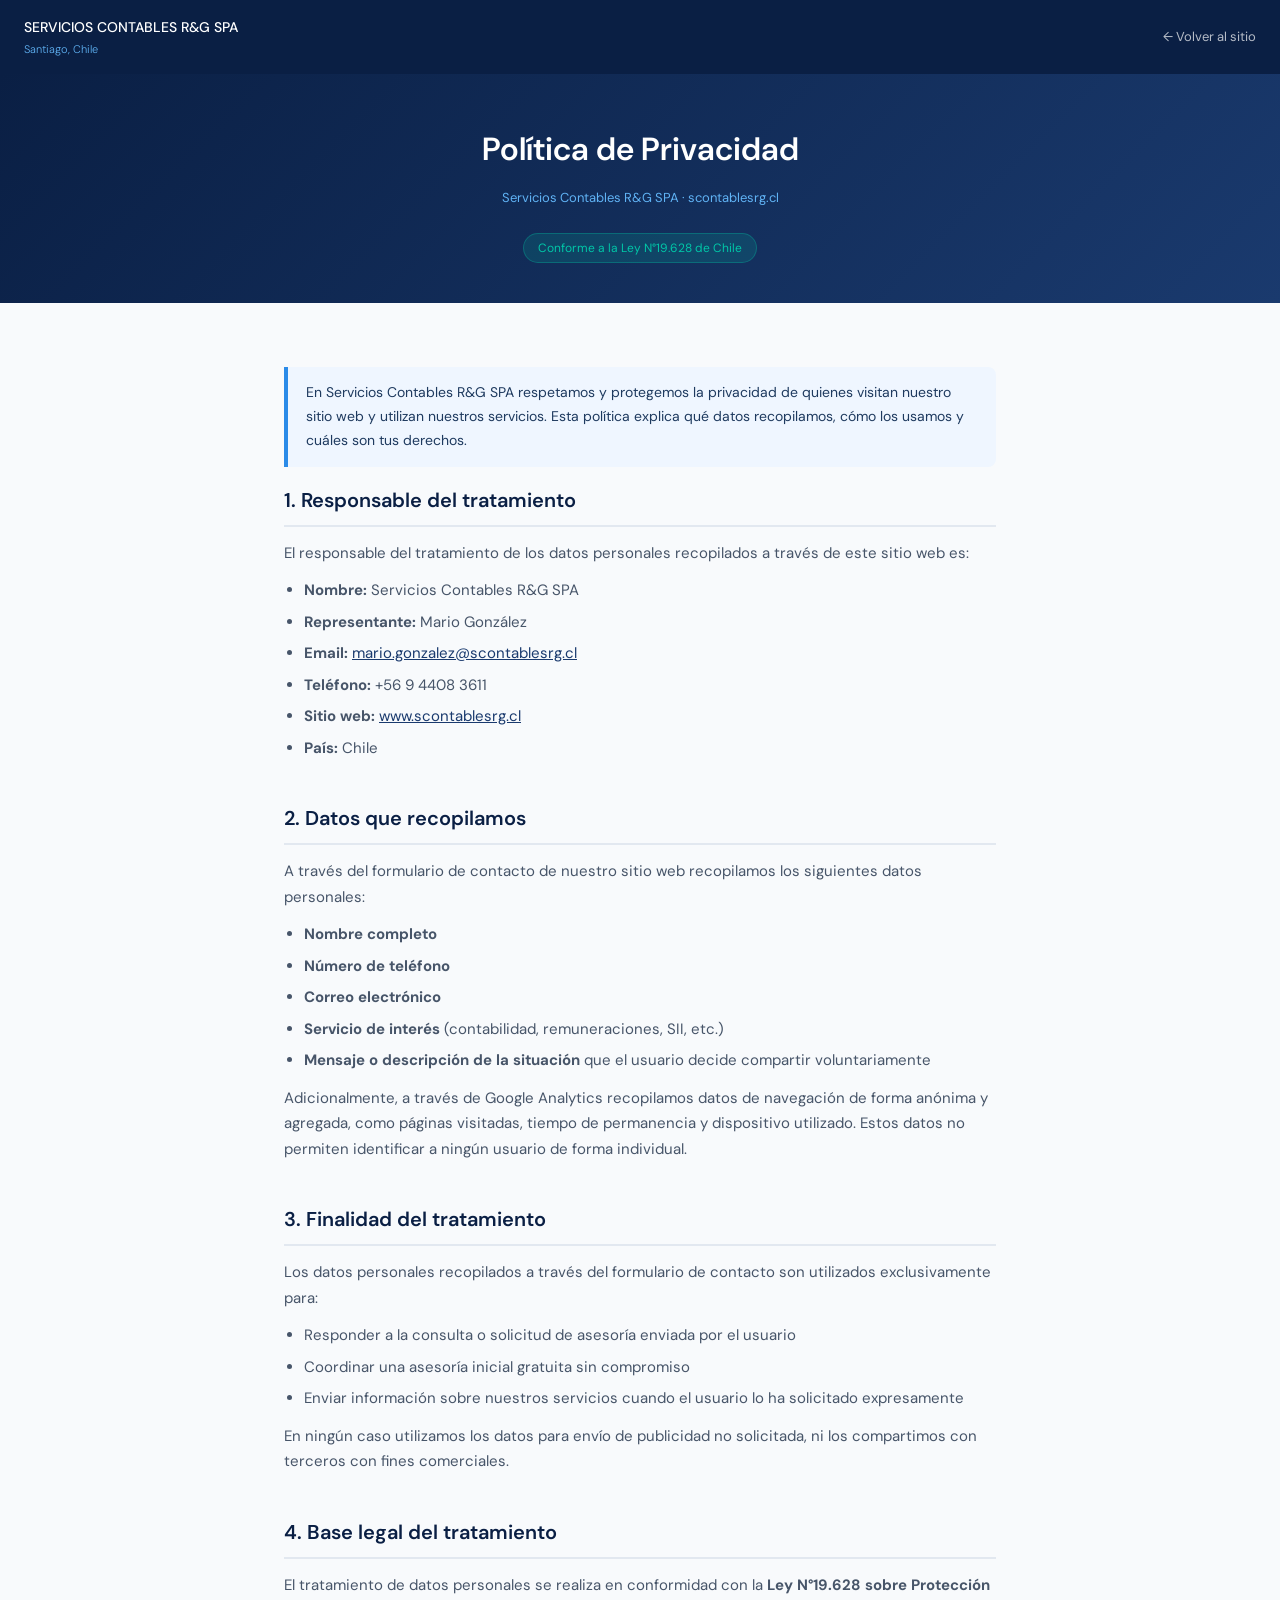
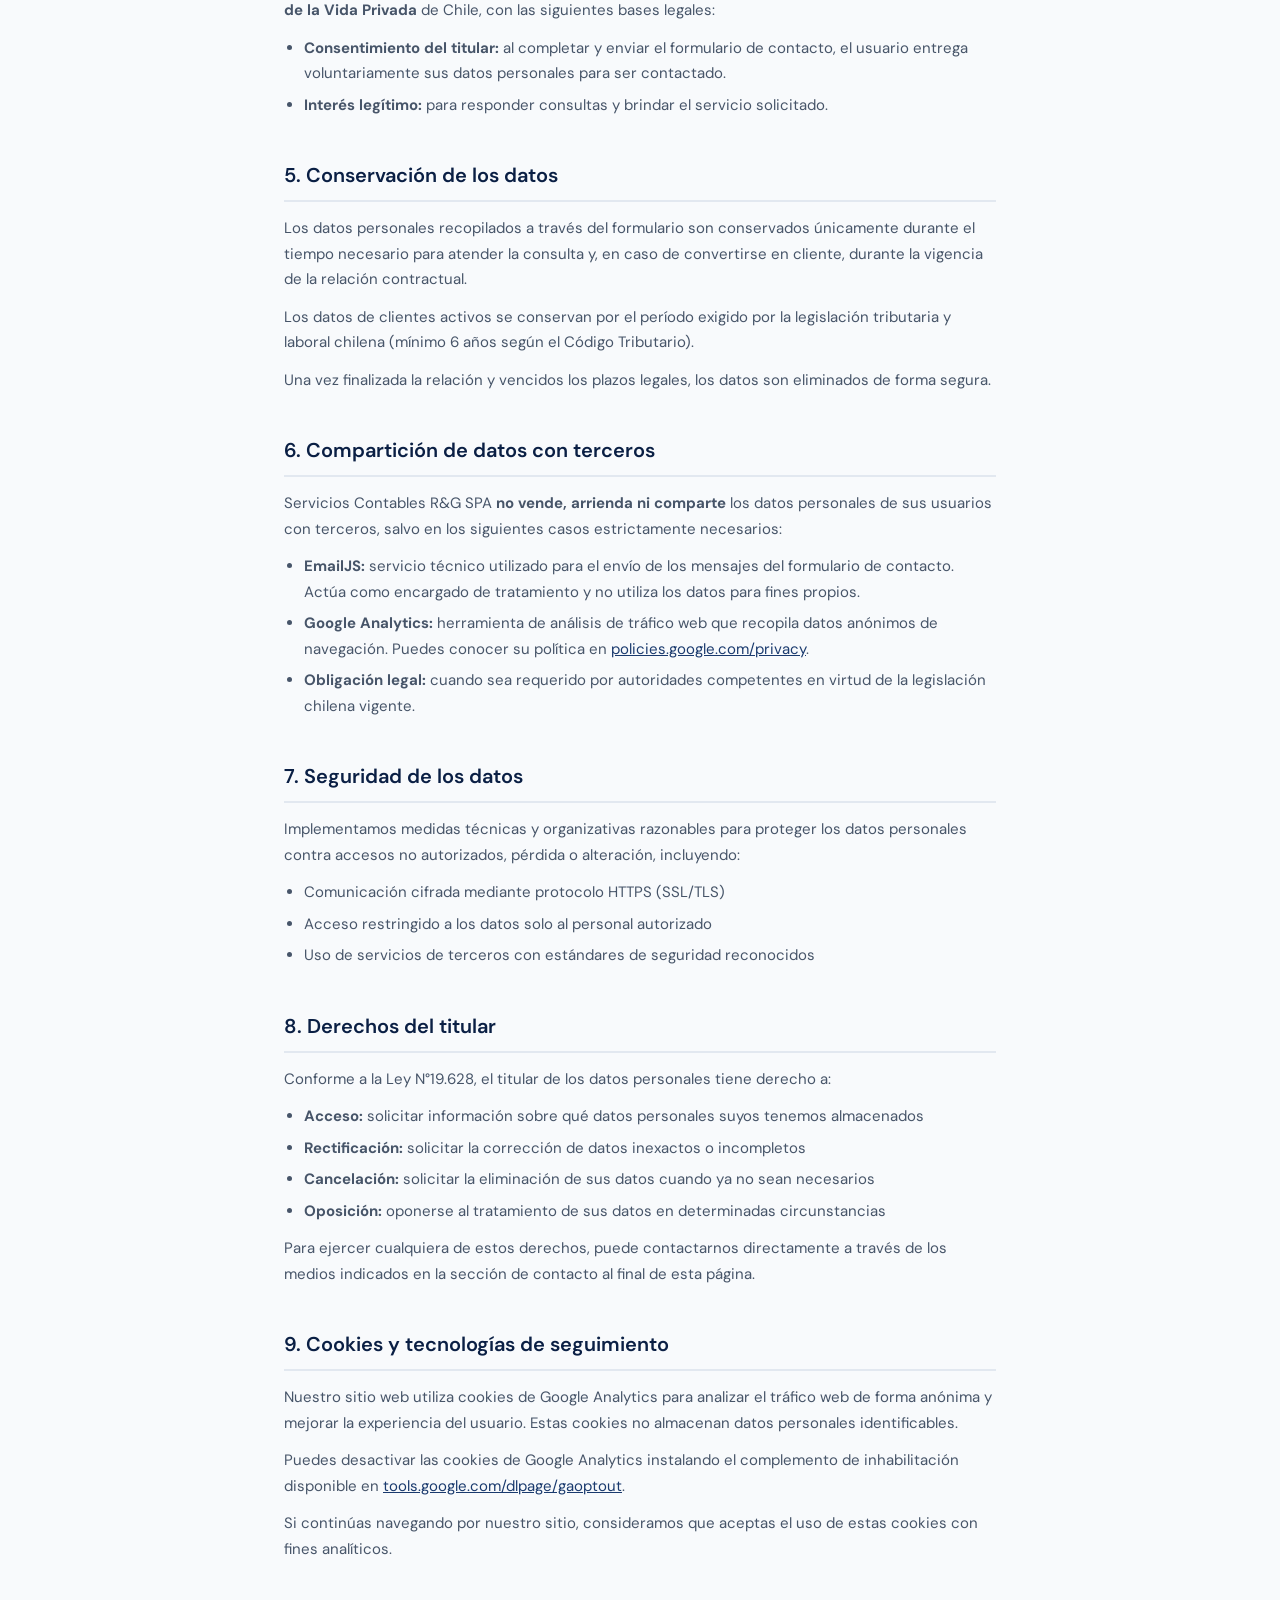
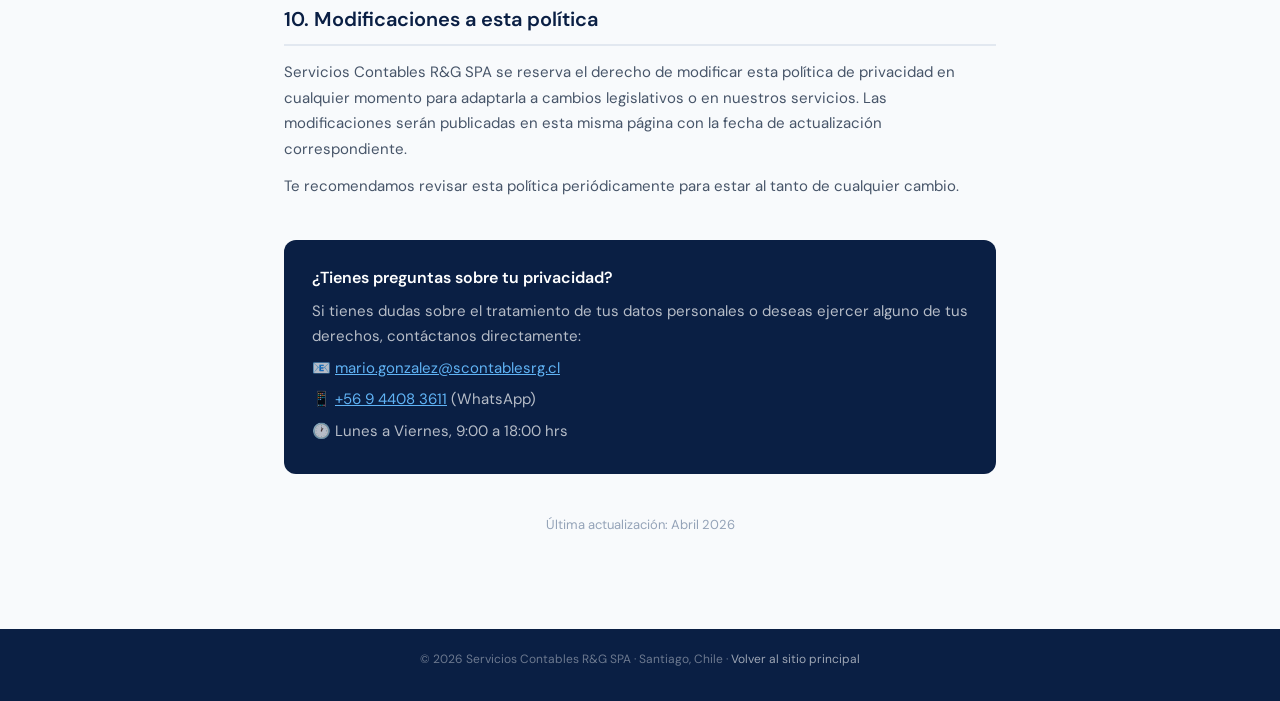
==== privacidad.html @ 7855b6c3 "Agregar política de privacidad" ====
<!DOCTYPE html>
<html lang="es-CL">
<head>
  <meta charset="UTF-8" />
  <meta name="viewport" content="width=device-width, initial-scale=1.0" />
  <title>Política de Privacidad — Servicios Contables R&G SPA</title>
  <meta name="description" content="Política de privacidad y tratamiento de datos personales de Servicios Contables R&G SPA, conforme a la Ley N°19.628 de Chile." />
  <meta name="robots" content="noindex, follow" />
  <link rel="canonical" href="https://www.scontablesrg.cl/privacidad.html" />
  <link rel="preconnect" href="https://fonts.googleapis.com" />
  <link rel="preconnect" href="https://fonts.gstatic.com" crossorigin />
  <link href="https://fonts.googleapis.com/css2?family=DM+Sans:wght@300;400;500;600&display=swap" rel="stylesheet" />
  <style>
    *, *::before, *::after { box-sizing: border-box; margin: 0; padding: 0; }
    body { font-family: 'DM Sans', sans-serif; background: #F8FAFC; color: #1e293b; line-height: 1.7; }

    /* NAV */
    nav { background: #0A1F44; padding: 16px 24px; display: flex; align-items: center; justify-content: space-between; }
    .nav-logo { display: flex; align-items: center; gap: 10px; text-decoration: none; }
    .nav-logo-text { color: white; font-size: 14px; font-weight: 500; }
    .nav-logo-text span { display: block; color: #60B3F5; font-size: 11px; font-weight: 300; }
    .nav-back { color: rgba(255,255,255,.7); text-decoration: none; font-size: 13px; display: flex; align-items: center; gap: 6px; transition: color .2s; }
    .nav-back:hover { color: white; }

    /* HERO */
    .hero { background: linear-gradient(135deg, #0A1F44 0%, #1A3A6E 100%); padding: 48px 24px 40px; text-align: center; }
    .hero h1 { color: white; font-size: 32px; font-weight: 600; margin-bottom: 10px; }
    .hero-meta { color: #60B3F5; font-size: 13px; }
    .hero-badge { display: inline-block; background: rgba(0,198,167,.15); border: 1px solid rgba(0,198,167,.3); color: #00C6A7; font-size: 12px; padding: 4px 14px; border-radius: 20px; margin-top: 12px; }

    /* CONTENT */
    .container { max-width: 760px; margin: 0 auto; padding: 48px 24px 80px; }
    .section { margin-bottom: 40px; }
    h2 { font-size: 20px; font-weight: 600; color: #0A1F44; margin-bottom: 14px; padding-bottom: 8px; border-bottom: 2px solid #E2E8F0; }
    h3 { font-size: 16px; font-weight: 600; color: #1e293b; margin: 20px 0 8px; }
    p { color: #475569; font-size: 15px; margin-bottom: 12px; }
    ul { color: #475569; font-size: 15px; padding-left: 20px; margin-bottom: 12px; }
    ul li { margin-bottom: 6px; }
    a { color: #1A3A6E; text-decoration: underline; }
    a:hover { color: #2B8BE8; }
    .highlight { background: #EFF6FF; border-left: 4px solid #2B8BE8; padding: 14px 18px; border-radius: 0 8px 8px 0; margin: 16px 0; }
    .highlight p { margin: 0; color: #1e3a5f; font-size: 14px; }
    .contact-box { background: #0A1F44; color: white; border-radius: 12px; padding: 24px 28px; margin-top: 40px; }
    .contact-box h3 { color: white; margin-top: 0; }
    .contact-box p { color: rgba(255,255,255,.7); margin-bottom: 6px; }
    .contact-box a { color: #60B3F5; }
    .update-date { color: #94a3b8; font-size: 13px; text-align: center; margin-top: 40px; }

    /* FOOTER */
    footer { background: #0A1F44; padding: 20px 24px; text-align: center; }
    footer p { color: rgba(255,255,255,.4); font-size: 12px; }
    footer a { color: rgba(255,255,255,.6); text-decoration: none; }
    footer a:hover { color: white; }
  </style>
</head>
<body>

<nav>
  <a href="/" class="nav-logo">
    <div class="nav-logo-text">
      SERVICIOS CONTABLES R&G SPA
      <span>Santiago, Chile</span>
    </div>
  </a>
  <a href="/" class="nav-back">← Volver al sitio</a>
</nav>

<div class="hero">
  <h1>Política de Privacidad</h1>
  <p class="hero-meta">Servicios Contables R&G SPA · scontablesrg.cl</p>
  <div class="hero-badge">Conforme a la Ley N°19.628 de Chile</div>
</div>

<div class="container">

  <div class="highlight">
    <p>En Servicios Contables R&G SPA respetamos y protegemos la privacidad de quienes visitan nuestro sitio web y utilizan nuestros servicios. Esta política explica qué datos recopilamos, cómo los usamos y cuáles son tus derechos.</p>
  </div>

  <div class="section">
    <h2>1. Responsable del tratamiento</h2>
    <p>El responsable del tratamiento de los datos personales recopilados a través de este sitio web es:</p>
    <ul>
      <li><strong>Nombre:</strong> Servicios Contables R&G SPA</li>
      <li><strong>Representante:</strong> Mario González</li>
      <li><strong>Email:</strong> <a href="mailto:mario.gonzalez@scontablesrg.cl">mario.gonzalez@scontablesrg.cl</a></li>
      <li><strong>Teléfono:</strong> +56 9 4408 3611</li>
      <li><strong>Sitio web:</strong> <a href="https://www.scontablesrg.cl">www.scontablesrg.cl</a></li>
      <li><strong>País:</strong> Chile</li>
    </ul>
  </div>

  <div class="section">
    <h2>2. Datos que recopilamos</h2>
    <p>A través del formulario de contacto de nuestro sitio web recopilamos los siguientes datos personales:</p>
    <ul>
      <li><strong>Nombre completo</strong></li>
      <li><strong>Número de teléfono</strong></li>
      <li><strong>Correo electrónico</strong></li>
      <li><strong>Servicio de interés</strong> (contabilidad, remuneraciones, SII, etc.)</li>
      <li><strong>Mensaje o descripción de la situación</strong> que el usuario decide compartir voluntariamente</li>
    </ul>
    <p>Adicionalmente, a través de Google Analytics recopilamos datos de navegación de forma anónima y agregada, como páginas visitadas, tiempo de permanencia y dispositivo utilizado. Estos datos no permiten identificar a ningún usuario de forma individual.</p>
  </div>

  <div class="section">
    <h2>3. Finalidad del tratamiento</h2>
    <p>Los datos personales recopilados a través del formulario de contacto son utilizados exclusivamente para:</p>
    <ul>
      <li>Responder a la consulta o solicitud de asesoría enviada por el usuario</li>
      <li>Coordinar una asesoría inicial gratuita sin compromiso</li>
      <li>Enviar información sobre nuestros servicios cuando el usuario lo ha solicitado expresamente</li>
    </ul>
    <p>En ningún caso utilizamos los datos para envío de publicidad no solicitada, ni los compartimos con terceros con fines comerciales.</p>
  </div>

  <div class="section">
    <h2>4. Base legal del tratamiento</h2>
    <p>El tratamiento de datos personales se realiza en conformidad con la <strong>Ley N°19.628 sobre Protección de la Vida Privada</strong> de Chile, con las siguientes bases legales:</p>
    <ul>
      <li><strong>Consentimiento del titular:</strong> al completar y enviar el formulario de contacto, el usuario entrega voluntariamente sus datos personales para ser contactado.</li>
      <li><strong>Interés legítimo:</strong> para responder consultas y brindar el servicio solicitado.</li>
    </ul>
  </div>

  <div class="section">
    <h2>5. Conservación de los datos</h2>
    <p>Los datos personales recopilados a través del formulario son conservados únicamente durante el tiempo necesario para atender la consulta y, en caso de convertirse en cliente, durante la vigencia de la relación contractual.</p>
    <p>Los datos de clientes activos se conservan por el período exigido por la legislación tributaria y laboral chilena (mínimo 6 años según el Código Tributario).</p>
    <p>Una vez finalizada la relación y vencidos los plazos legales, los datos son eliminados de forma segura.</p>
  </div>

  <div class="section">
    <h2>6. Compartición de datos con terceros</h2>
    <p>Servicios Contables R&G SPA <strong>no vende, arrienda ni comparte</strong> los datos personales de sus usuarios con terceros, salvo en los siguientes casos estrictamente necesarios:</p>
    <ul>
      <li><strong>EmailJS:</strong> servicio técnico utilizado para el envío de los mensajes del formulario de contacto. Actúa como encargado de tratamiento y no utiliza los datos para fines propios.</li>
      <li><strong>Google Analytics:</strong> herramienta de análisis de tráfico web que recopila datos anónimos de navegación. Puedes conocer su política en <a href="https://policies.google.com/privacy" target="_blank" rel="noopener">policies.google.com/privacy</a>.</li>
      <li><strong>Obligación legal:</strong> cuando sea requerido por autoridades competentes en virtud de la legislación chilena vigente.</li>
    </ul>
  </div>

  <div class="section">
    <h2>7. Seguridad de los datos</h2>
    <p>Implementamos medidas técnicas y organizativas razonables para proteger los datos personales contra accesos no autorizados, pérdida o alteración, incluyendo:</p>
    <ul>
      <li>Comunicación cifrada mediante protocolo HTTPS (SSL/TLS)</li>
      <li>Acceso restringido a los datos solo al personal autorizado</li>
      <li>Uso de servicios de terceros con estándares de seguridad reconocidos</li>
    </ul>
  </div>

  <div class="section">
    <h2>8. Derechos del titular</h2>
    <p>Conforme a la Ley N°19.628, el titular de los datos personales tiene derecho a:</p>
    <ul>
      <li><strong>Acceso:</strong> solicitar información sobre qué datos personales suyos tenemos almacenados</li>
      <li><strong>Rectificación:</strong> solicitar la corrección de datos inexactos o incompletos</li>
      <li><strong>Cancelación:</strong> solicitar la eliminación de sus datos cuando ya no sean necesarios</li>
      <li><strong>Oposición:</strong> oponerse al tratamiento de sus datos en determinadas circunstancias</li>
    </ul>
    <p>Para ejercer cualquiera de estos derechos, puede contactarnos directamente a través de los medios indicados en la sección de contacto al final de esta página.</p>
  </div>

  <div class="section">
    <h2>9. Cookies y tecnologías de seguimiento</h2>
    <p>Nuestro sitio web utiliza cookies de Google Analytics para analizar el tráfico web de forma anónima y mejorar la experiencia del usuario. Estas cookies no almacenan datos personales identificables.</p>
    <p>Puedes desactivar las cookies de Google Analytics instalando el complemento de inhabilitación disponible en <a href="https://tools.google.com/dlpage/gaoptout" target="_blank" rel="noopener">tools.google.com/dlpage/gaoptout</a>.</p>
    <p>Si continúas navegando por nuestro sitio, consideramos que aceptas el uso de estas cookies con fines analíticos.</p>
  </div>

  <div class="section">
    <h2>10. Modificaciones a esta política</h2>
    <p>Servicios Contables R&G SPA se reserva el derecho de modificar esta política de privacidad en cualquier momento para adaptarla a cambios legislativos o en nuestros servicios. Las modificaciones serán publicadas en esta misma página con la fecha de actualización correspondiente.</p>
    <p>Te recomendamos revisar esta política periódicamente para estar al tanto de cualquier cambio.</p>
  </div>

  <div class="contact-box">
    <h3>¿Tienes preguntas sobre tu privacidad?</h3>
    <p>Si tienes dudas sobre el tratamiento de tus datos personales o deseas ejercer alguno de tus derechos, contáctanos directamente:</p>
    <p>📧 <a href="mailto:mario.gonzalez@scontablesrg.cl">mario.gonzalez@scontablesrg.cl</a></p>
    <p>📱 <a href="https://wa.me/56944083611">+56 9 4408 3611</a> (WhatsApp)</p>
    <p>🕐 Lunes a Viernes, 9:00 a 18:00 hrs</p>
  </div>

  <p class="update-date">Última actualización: Abril 2026</p>

</div>

<footer>
  <p>© 2026 Servicios Contables R&G SPA · Santiago, Chile · <a href="/">Volver al sitio principal</a></p>
</footer>

</body>
</html>
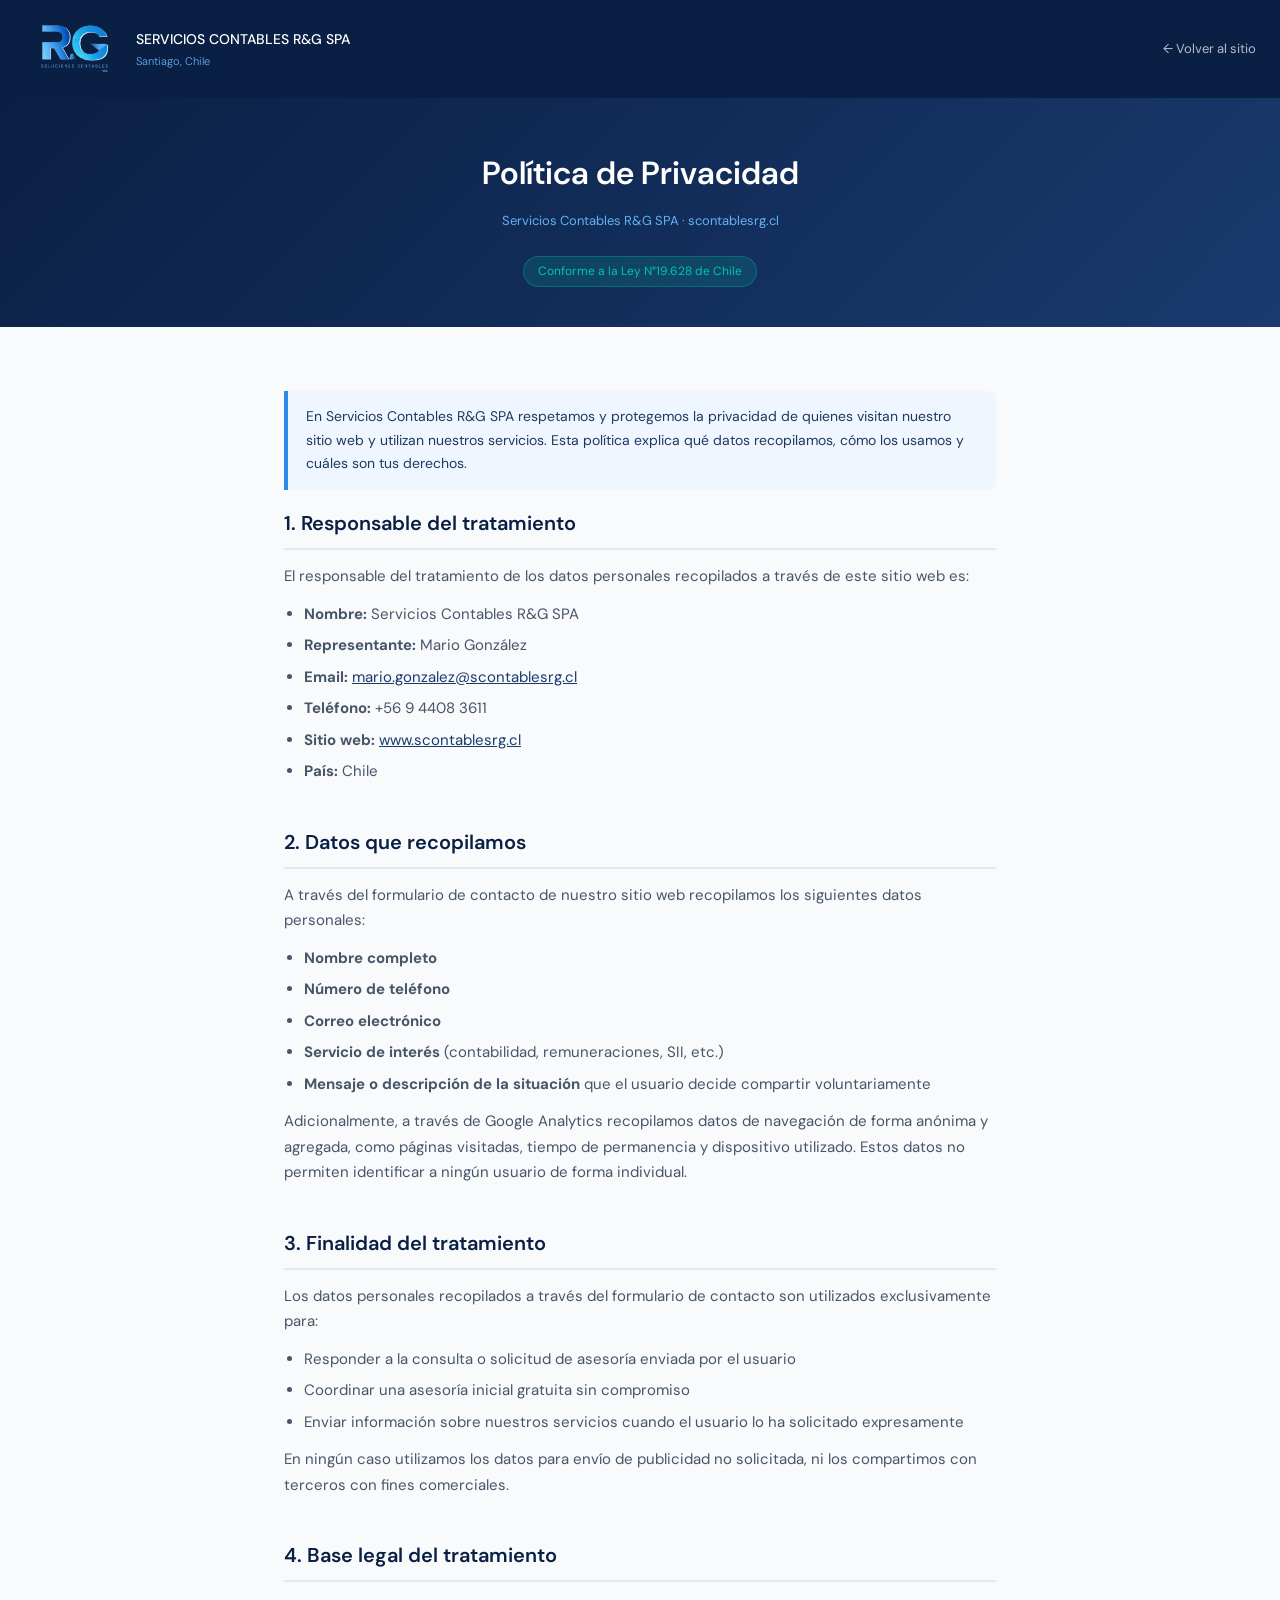
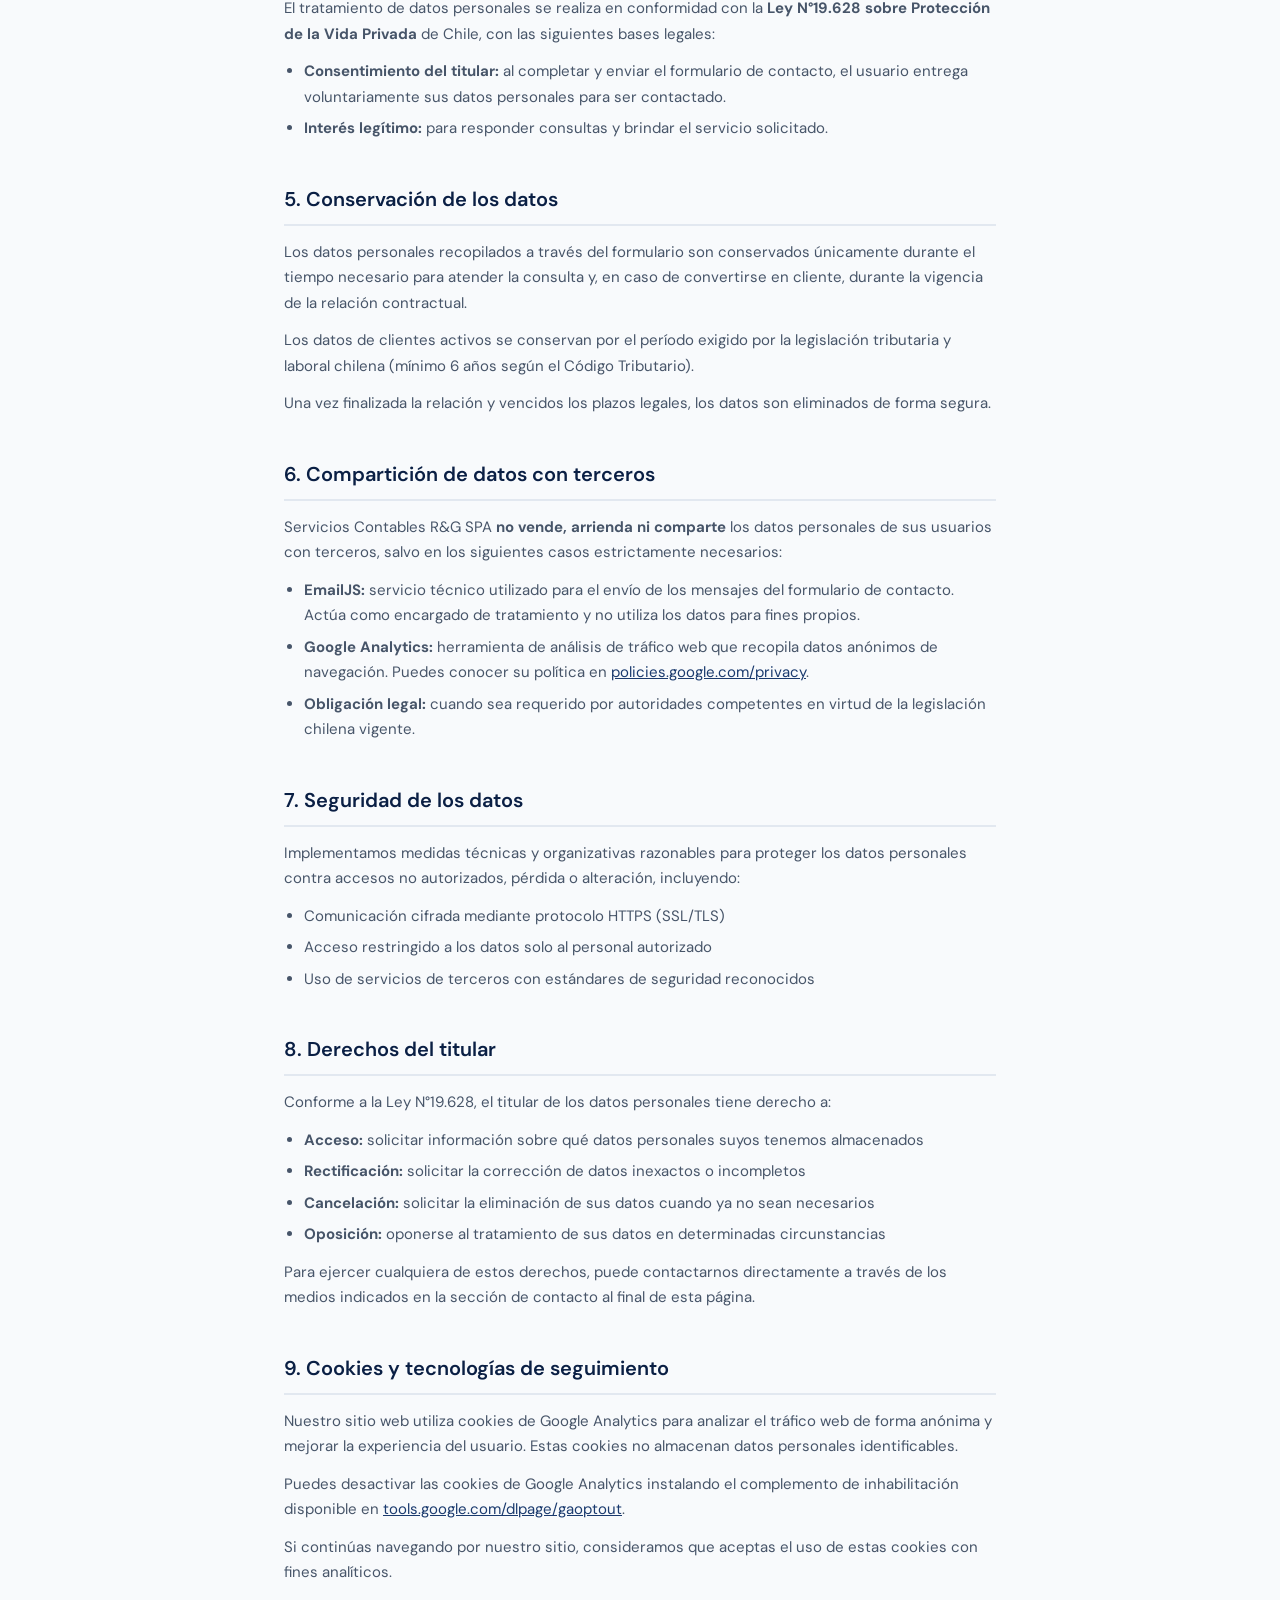
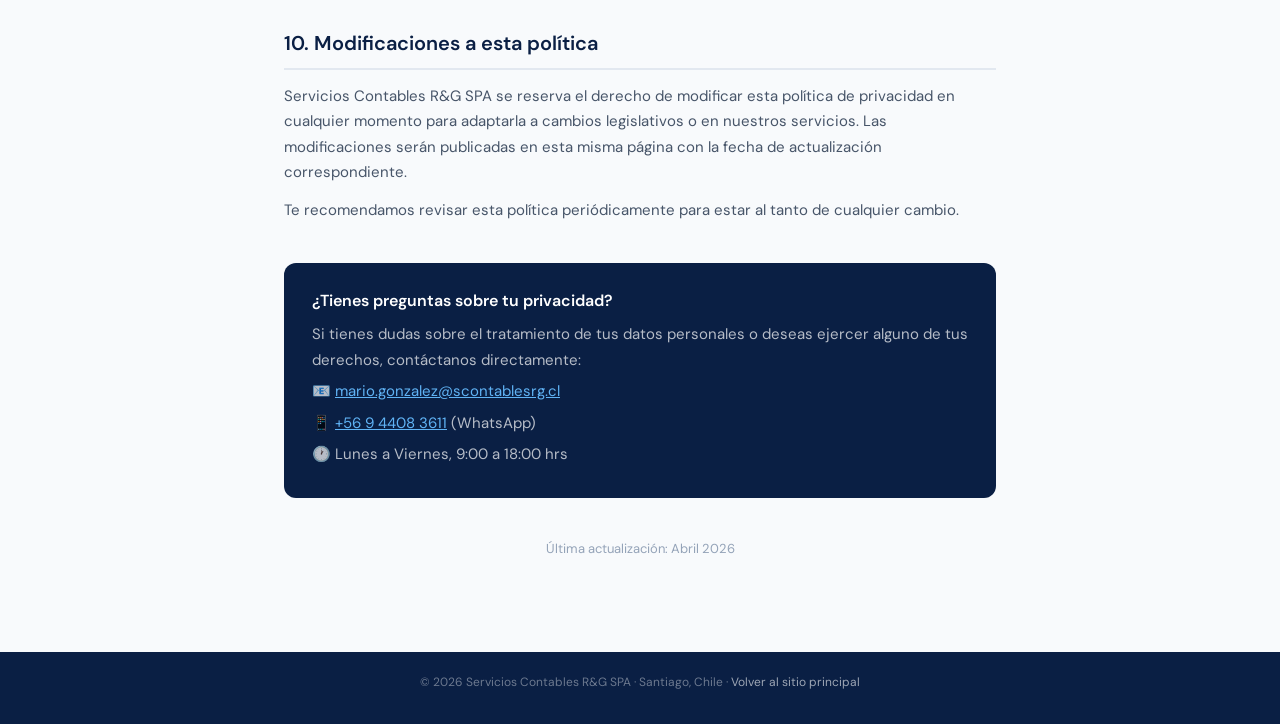
==== commit e1cbe377: "política de privacidad" ====
--- a/privacidad.html
+++ b/privacidad.html
@@ -16,7 +16,8 @@
 
     /* NAV */
     nav { background: #0A1F44; padding: 16px 24px; display: flex; align-items: center; justify-content: space-between; }
-    .nav-logo { display: flex; align-items: center; gap: 10px; text-decoration: none; }
+    .nav-logo { display: flex; align-items: center; gap: 12px; text-decoration: none; }
+    .nav-logo img { width: 100px; height: 66px; object-fit: contain; }
     .nav-logo-text { color: white; font-size: 14px; font-weight: 500; }
     .nav-logo-text span { display: block; color: #60B3F5; font-size: 11px; font-weight: 300; }
     .nav-back { color: rgba(255,255,255,.7); text-decoration: none; font-size: 13px; display: flex; align-items: center; gap: 6px; transition: color .2s; }
@@ -57,6 +58,7 @@
 
 <nav>
   <a href="/" class="nav-logo">
+    <img src="[data-uri]